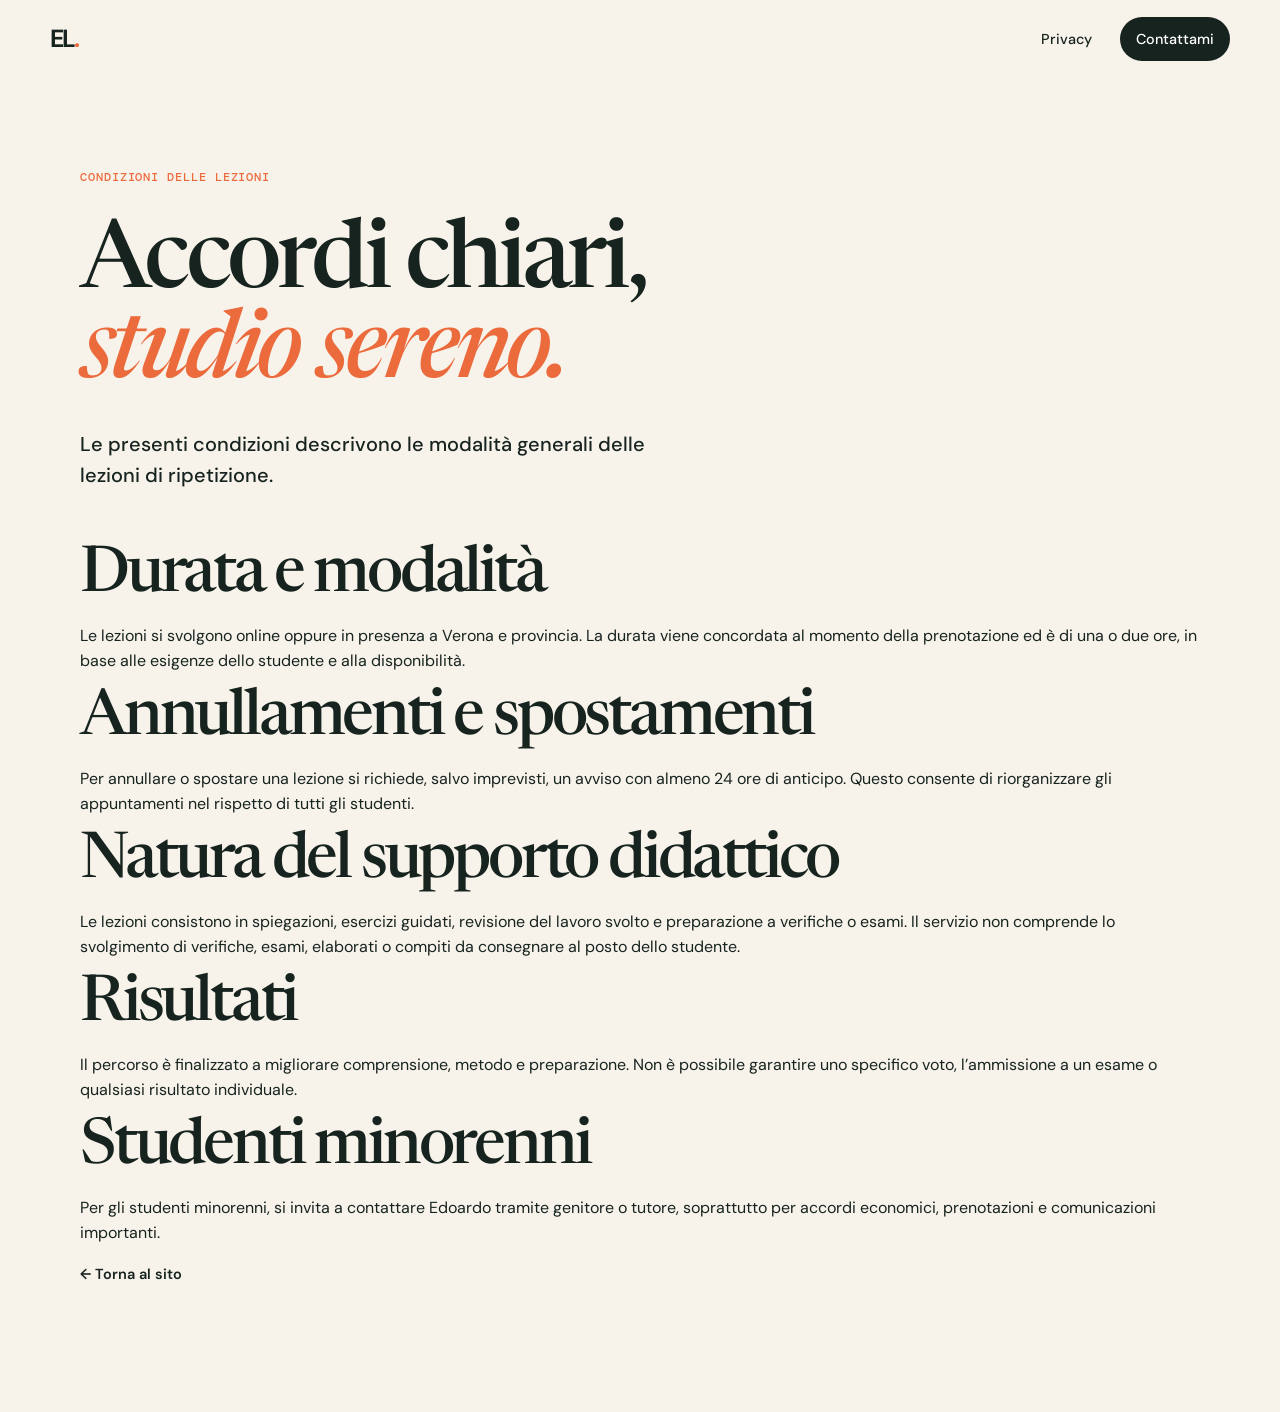
==== condizioni.html @ 08da4f01 "Add legal pages and update contact note This commit adds dedicated privacy and lesson conditions pag" ====
<!doctype html><html lang="it"><head><meta charset="UTF-8" /><meta name="viewport" content="width=device-width, initial-scale=1.0" /><meta name="description" content="Condizioni delle lezioni di ripetizione di Edoardo Longo." /><title>Condizioni delle lezioni | Edoardo Longo</title><link rel="preconnect" href="https://fonts.googleapis.com" /><link rel="preconnect" href="https://fonts.gstatic.com" crossorigin /><link href="https://fonts.googleapis.com/css2?family=DM+Mono:wght@400;500&family=DM+Sans:opsz,wght@9..40,400;9..40,500;9..40,600;9..40,700&family=Newsreader:opsz,wght@6..72,500;6..72,600&display=swap" rel="stylesheet" /><link rel="stylesheet" href="assets/css/style.css" /><link rel="stylesheet" href="assets/css/overrides.css" /></head><body><header class="site-header"><a class="brand" href="index.html">EL<span>.</span></a><nav class="main-nav material-nav"><a href="privacy.html">Privacy</a><a class="nav-cta" href="index.html#contatti">Contattami</a></nav></header><main class="material-page privacy-page"><p class="section-label">Condizioni delle lezioni</p><h1>Accordi chiari,<br /><em>studio sereno.</em></h1><p class="lead">Le presenti condizioni descrivono le modalità generali delle lezioni di ripetizione.</p><h2>Durata e modalità</h2><p>Le lezioni si svolgono online oppure in presenza a Verona e provincia. La durata viene concordata al momento della prenotazione ed è di una o due ore, in base alle esigenze dello studente e alla disponibilità.</p><h2>Annullamenti e spostamenti</h2><p>Per annullare o spostare una lezione si richiede, salvo imprevisti, un avviso con almeno 24 ore di anticipo. Questo consente di riorganizzare gli appuntamenti nel rispetto di tutti gli studenti.</p><h2>Natura del supporto didattico</h2><p>Le lezioni consistono in spiegazioni, esercizi guidati, revisione del lavoro svolto e preparazione a verifiche o esami. Il servizio non comprende lo svolgimento di verifiche, esami, elaborati o compiti da consegnare al posto dello studente.</p><h2>Risultati</h2><p>Il percorso è finalizzato a migliorare comprensione, metodo e preparazione. Non è possibile garantire uno specifico voto, l’ammissione a un esame o qualsiasi risultato individuale.</p><h2>Studenti minorenni</h2><p>Per gli studenti minorenni, si invita a contattare Edoardo tramite genitore o tutore, soprattutto per accordi economici, prenotazioni e comunicazioni importanti.</p><p><a class="text-link" href="index.html">← Torna al sito</a></p></main></body></html>
---- assets/css/style.css ----
:root{--ink:#17231f;--pine:#173d32;--cream:#f7f3eb;--paper:#fffdfa;--orange:#ec6b3d;--line:#d9d7cf;--muted:#69706b;--sans:'DM Sans',sans-serif;--serif:'Newsreader',serif;--mono:'DM Mono',monospace}*{box-sizing:border-box}html{scroll-behavior:smooth}body{margin:0;background:var(--cream);color:var(--ink);font-family:var(--sans);line-height:1.55}a{color:inherit;text-decoration:none}.skip-link{position:absolute;left:-999px}.skip-link:focus{left:1rem;top:1rem;z-index:10;background:#fff;padding:.5rem}.site-header{height:78px;max-width:1240px;margin:auto;padding:0 30px;display:flex;align-items:center;justify-content:space-between}.brand{font-size:1.55rem;font-weight:700;letter-spacing:-.08em}.brand span{color:var(--orange)}.main-nav{display:flex;align-items:center;gap:28px;font-size:.9rem;font-weight:500}.main-nav>a:not(.nav-cta):hover,footer a:hover{color:var(--orange)}.nav-cta{background:var(--ink);color:#fff;border-radius:99px;padding:11px 16px}.menu-toggle{display:none;background:none;border:0;font:inherit}.hero{min-height:635px;max-width:1240px;margin:auto;padding:75px 30px 70px;display:grid;grid-template-columns:1.08fr .92fr;gap:30px;align-items:center}.eyebrow,.section-label{font:500 .72rem var(--mono);text-transform:uppercase;letter-spacing:.08em;color:var(--orange)}h1,h2{font-family:var(--serif);font-weight:500;line-height:.96;letter-spacing:-.05em;margin:0}h1{font-size:clamp(3.8rem,7.4vw,6.5rem)}h2{font-size:clamp(2.8rem,5vw,4.7rem)}em{font-style:italic;color:var(--orange)}.hero-text{max-width:490px;font-size:1.08rem;margin:29px 0}.hero-actions{display:flex;gap:25px;align-items:center}.button{display:inline-flex;gap:18px;align-items:center;padding:14px 20px;border-radius:99px;font-size:.9rem;font-weight:600}.button-primary{background:var(--orange);color:#fff}.button span{font-size:1.2rem}.text-link{font-weight:600;font-size:.91rem}.text-link span{color:var(--orange);margin-left:4px}.hero-notes{display:flex;gap:24px;margin-top:70px;font-size:.83rem}.hero-notes b{color:var(--orange);margin-right:5px}.hero-graphic{height:455px;background:var(--pine);border-radius:2px;position:relative;overflow:hidden;color:#e9e3d5}.hero-graphic:after{content:'';position:absolute;width:210px;height:210px;background:var(--orange);border-radius:50%;bottom:-104px;right:-70px}.orbit{position:absolute;border:1px solid rgba(255,255,255,.25);border-radius:50%;left:50%;top:48%;transform:translate(-50%,-50%)}.orbit-one{width:300px;height:300px}.orbit-two{width:460px;height:170px;transform:translate(-50%,-50%) rotate(-25deg)}.formula{font:500 1.25rem var(--mono);position:absolute;top:29%;left:26%;z-index:1}.hero-graphic p{font:500 1.45rem var(--serif);position:absolute;bottom:31px;left:34px;z-index:1;line-height:.95}.dot{width:10px;height:10px;border-radius:50%;position:absolute;z-index:1}.dot-one{background:var(--orange);left:25%;top:66%}.dot-two{background:#e9e3d5;right:22%;top:22%}.section{padding:120px max(30px,calc((100% - 1180px)/2))}.about{background:var(--paper)}.section-label{margin-bottom:35px}.about-content{display:grid;grid-template-columns:1.1fr .7fr;gap:120px}.lead{font-size:1.25rem;font-weight:500;margin-top:0}.about-content .text-link{display:inline-block;margin-top:15px}.subjects{background:var(--cream)}.section-heading{display:flex;justify-content:space-between;align-items:end;margin-bottom:50px}.subject-grid,.price-grid,.resource-grid{display:grid;grid-template-columns:repeat(3,1fr);gap:16px}.subject-card{border:1px solid var(--line);min-height:320px;padding:27px;display:flex;flex-direction:column}.subject-card.featured{background:var(--pine);color:#fff;border-color:var(--pine)}.card-number{font:500 .72rem var(--mono);color:var(--orange)}h3{font:600 1.4rem var(--serif);letter-spacing:-.02em;margin:42px 0 9px}.subject-card p{font-size:.9rem;margin:0}.subject-card ul{padding:0;margin:auto 0 0;list-style:none;font-size:.79rem}.subject-card li{border-top:1px solid currentColor;padding:7px 0;opacity:.85}.method{background:var(--pine);color:#fff;display:grid;grid-template-columns:.85fr 1.15fr;gap:100px}.method .section-label{color:#e6b7a6}.steps{margin:0;padding:0;list-style:none}.steps li{display:flex;gap:28px;padding:0 0 26px;margin-bottom:25px;border-bottom:1px solid rgba(255,255,255,.25)}.steps span{font:500 .72rem var(--mono);color:var(--orange);padding-top:4px}.steps h3{margin:0 0 5px;font-family:var(--sans);font-size:1.02rem}.steps p{margin:0;color:#d6ded9;font-size:.91rem}.pricing{background:var(--paper)}.pricing-heading{display:flex;justify-content:space-between;gap:40px;align-items:end;margin-bottom:50px}.pricing-heading p{max-width:345px;font-size:.9rem;margin:0}.price-grid article{border:1px solid var(--line);padding:25px;min-height:320px;display:flex;flex-direction:column}.price-grid .price-best{background:var(--orange);border-color:var(--orange);color:#fff}.price-tag{font:500 .72rem var(--mono);text-transform:uppercase;letter-spacing:.06em;color:var(--orange);margin:0}.price-best .price-tag{color:var(--pine)}.price-grid h3{margin:37px 0 11px}.price{font-family:var(--serif);margin:0}.price strong{font-size:2.6rem;font-weight:500}.price small{font-family:var(--sans)}.price-grid article>p:not(.price-tag):not(.price){font-size:.86rem;margin:15px 0}.price-grid a{font-size:.85rem;font-weight:600;margin-top:auto}.price-note{font-size:.76rem;color:var(--muted)}.testimonials{background:#dce5d2;text-align:center;padding-top:100px;padding-bottom:100px}.testimonials .section-label{margin-bottom:26px}.testimonials blockquote{max-width:820px;font:500 clamp(2rem,4vw,3.4rem)/1 var(--serif);letter-spacing:-.04em;margin:0 auto}.quote-author{display:flex;align-items:center;justify-content:center;gap:10px;margin-top:28px;font-size:.8rem}.quote-author span{display:grid;place-items:center;width:27px;height:27px;border-radius:50%;background:var(--pine);color:#fff}.quote-author p{margin:0}.testimonial-dots button{width:7px;height:7px;border:0;border-radius:50%;padding:0;margin:24px 4px;background:#a9b5a3}.testimonial-dots .active{background:var(--orange)}.resources{background:var(--cream)}.resources-head{display:flex;justify-content:space-between;gap:50px;align-items:end;margin-bottom:50px}.resources-head>p{max-width:350px;font-size:.9rem}.resource-card{min-height:205px;background:var(--paper);padding:25px;position:relative;border:1px solid transparent;transition:.2s}.resource-card:hover{transform:translateY(-3px);border-color:var(--orange)}.resource-card>span{position:absolute;right:22px;color:var(--orange);font-size:1.25rem}.resource-card small{font:500 .7rem var(--mono);text-transform:uppercase;color:var(--orange)}.resource-card h3{margin:35px 0 28px}.resource-card p{margin:0;font-size:.78rem;color:var(--muted)}.student-area{margin-top:16px;padding:25px;background:var(--pine);color:#fff;display:grid;grid-template-columns:auto 1fr auto;gap:22px;align-items:center}.lock{border:1px solid #dfe8d7;border-radius:50%;width:43px;height:43px;display:grid;place-items:center;font-size:1.4rem}.student-area h3{margin:0;font:600 1.08rem var(--sans)}.student-area h3 span{font:500 .68rem var(--mono);text-transform:uppercase;background:var(--orange);padding:3px 6px;margin-left:6px}.student-area p{margin:4px 0 0;font-size:.82rem;color:#d6ded9}.student-area a{font-size:.85rem;color:#fff;white-space:nowrap}.faq{background:var(--paper)}.faq-layout{display:grid;grid-template-columns:.82fr 1.18fr;gap:100px}.accordion details{border-top:1px solid var(--line);padding:20px 0}.accordion details:last-child{border-bottom:1px solid var(--line)}summary{display:flex;justify-content:space-between;list-style:none;font-weight:600;cursor:pointer}summary::-webkit-details-marker{display:none}summary span{color:var(--orange);font-size:1.35rem;font-weight:400;line-height:.75}.accordion details[open] summary span{transform:rotate(45deg)}.accordion p{margin:13px 35px 0 0;font-size:.9rem;color:var(--muted)}.contact{padding:96px max(30px,calc((100% - 1180px)/2));background:var(--orange);display:grid;grid-template-columns:1.3fr .7fr;gap:60px;color:#fff}.contact .eyebrow{color:var(--pine)}.contact h2 em{color:var(--pine)}.contact>div>p:last-child{max-width:450px}.contact-actions{display:flex;flex-direction:column;align-items:flex-start;justify-content:center;gap:15px}.button-light{background:var(--cream);color:var(--ink)}.contact-whatsapp{font-size:.9rem;font-weight:600}.contact-actions p{font-size:.75rem;margin:0;color:#ffe6dc}footer{min-height:120px;background:var(--ink);color:#f3f0e7;padding:0 max(30px,calc((100% - 1180px)/2));display:flex;align-items:center;justify-content:space-between;font-size:.78rem}footer p{color:#bfc7bf}footer div{display:flex;gap:20px}
@media(max-width:760px){.site-header{height:68px;padding:0 20px;position:relative}.menu-toggle{display:block;font-size:.82rem;font-weight:600}.menu-toggle span{display:inline-block;width:12px;border-top:1px solid;margin-left:5px}.main-nav{display:none;position:absolute;top:68px;right:15px;left:15px;background:var(--paper);border:1px solid var(--line);padding:17px;z-index:5;align-items:stretch;gap:0;box-shadow:0 8px 20px #0001}.main-nav.open{display:flex}.main-nav a{padding:10px}.nav-cta{text-align:center;margin-top:5px}.hero{min-height:auto;padding:58px 20px 55px;display:block}.hero-graphic{height:280px;margin-top:46px}.orbit-one{width:200px;height:200px}.orbit-two{width:310px;height:120px}.formula{left:20%;top:26%}.hero-notes{margin-top:42px;gap:14px;font-size:.72rem}.section{padding:75px 20px}.section-label{margin-bottom:25px}.about-content,.method,.faq-layout{display:block}.about-content h2{margin-bottom:30px}.section-heading,.pricing-heading,.resources-head{display:block}.section-heading h2,.pricing-heading h2,.resources-head h2{margin-top:20px}.subject-grid,.price-grid,.resource-grid{grid-template-columns:1fr;gap:12px}.subject-card{min-height:260px}.method{padding-top:75px}.method-intro{margin-bottom:42px}.pricing-heading p,.resources-head>p{margin-top:22px}.student-area{grid-template-columns:auto 1fr}.student-area a{grid-column:2}.faq-layout h2{margin-bottom:35px}.contact{padding:68px 20px;grid-template-columns:1fr;gap:25px}.contact h2{font-size:2.8rem}footer{padding:28px 20px;min-height:0;flex-wrap:wrap;gap:14px}footer p{order:3;width:100%;margin:0}footer div{gap:13px}.testimonials blockquote{font-size:2.15rem}.price-grid article{min-height:285px}}
---- assets/css/overrides.css ----
/* Modifiche alla testata: rimosso il riquadro illustrato. */
.hero { min-height: 520px; display: flex; align-items: center; }

.level-tabs{display:flex;gap:10px;margin:0 0 30px}.level-tabs button{font:600 .83rem var(--sans);padding:11px 16px;background:transparent;border:1px solid var(--line);border-radius:99px;cursor:pointer}.level-tabs button.active{background:var(--pine);border-color:var(--pine);color:#fff}.level-panel{display:none}.level-panel.active{display:block}.level-intro{font-size:1rem;max-width:650px;margin:0 0 25px}.subject-grid.compact{grid-template-columns:repeat(2,1fr);max-width:780px}.subject-card a,.course-list a{font-size:.85rem;font-weight:600;color:var(--orange)}.subject-card a{margin-top:24px}.course-columns{display:grid;grid-template-columns:repeat(2,1fr);gap:16px}.course-columns.three{grid-template-columns:repeat(3,1fr)}.course-columns article{background:var(--paper);padding:25px}.course-columns h3{margin:0 0 18px}.course-list{list-style:none;padding:0;margin:0}.course-list li{border-top:1px solid var(--line);padding:9px 0}.course-list li:last-child{border-bottom:1px solid var(--line)}.contact-pricing{padding-top:105px;padding-bottom:105px}.testimonial-slider{display:grid;grid-template-columns:50px 1fr 50px;align-items:center;max-width:960px;margin:auto}.slider-arrow{background:transparent;border:0;font-size:1.5rem;color:var(--orange);cursor:pointer}.material-page{max-width:1180px;margin:0 auto;padding:80px 30px 110px}.material-page>.lead{max-width:600px;margin:28px 0 55px}.material-sections{display:grid;grid-template-columns:1fr 1fr;gap:16px;margin-bottom:16px}.material-sections section{background:var(--paper);min-height:230px;padding:30px}.material-sections h2{font-size:2.4rem;margin:10px 0 28px}.material-icon{font:500 .72rem var(--mono);color:var(--orange);margin:0}.file-list{color:var(--muted);font-size:.9rem}.material-page .student-area{margin-bottom:35px}

@media (max-width: 760px) {
  .hero { min-height: auto; display: block; }
  .level-tabs{overflow-x:auto;padding-bottom:4px}.level-tabs button{white-space:nowrap}.subject-grid.compact,.course-columns,.course-columns.three,.material-sections{grid-template-columns:1fr}.testimonial-slider{grid-template-columns:32px 1fr 32px}.material-page{padding:55px 20px 75px}.material-page .student-area{grid-template-columns:auto 1fr}.material-page .student-area a{grid-column:2}
}
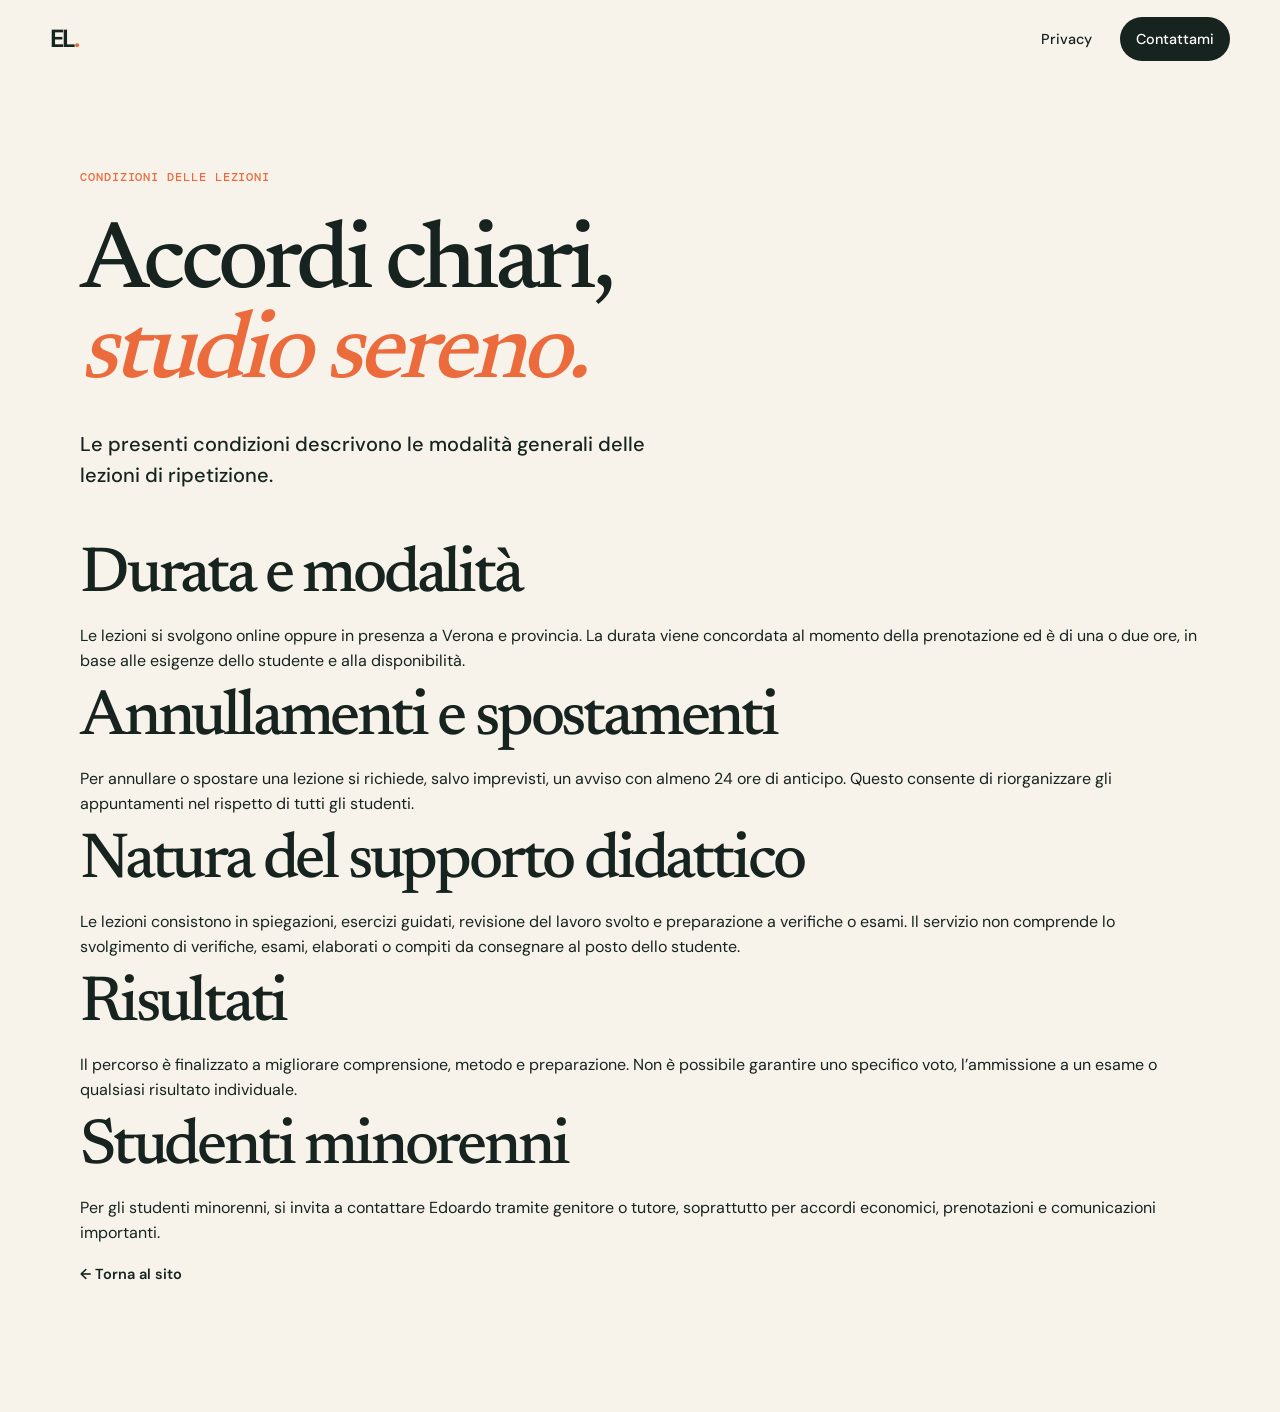
==== commit 1ae1b542: "Static catalog, assets and SEO updates Replace runtime GitHub API catalog with a pre-generated catal" ====
--- a/condizioni.html
+++ b/condizioni.html
@@ -1 +1,6 @@
-<!doctype html><html lang="it"><head><meta charset="UTF-8" /><meta name="viewport" content="width=device-width, initial-scale=1.0" /><meta name="description" content="Condizioni delle lezioni di ripetizione di Edoardo Longo." /><title>Condizioni delle lezioni | Edoardo Longo</title><link rel="preconnect" href="https://fonts.googleapis.com" /><link rel="preconnect" href="https://fonts.gstatic.com" crossorigin /><link href="https://fonts.googleapis.com/css2?family=DM+Mono:wght@400;500&family=DM+Sans:opsz,wght@9..40,400;9..40,500;9..40,600;9..40,700&family=Newsreader:opsz,wght@6..72,500;6..72,600&display=swap" rel="stylesheet" /><link rel="stylesheet" href="assets/css/style.css" /><link rel="stylesheet" href="assets/css/overrides.css" /></head><body><header class="site-header"><a class="brand" href="index.html">EL<span>.</span></a><nav class="main-nav material-nav"><a href="privacy.html">Privacy</a><a class="nav-cta" href="index.html#contatti">Contattami</a></nav></header><main class="material-page privacy-page"><p class="section-label">Condizioni delle lezioni</p><h1>Accordi chiari,<br /><em>studio sereno.</em></h1><p class="lead">Le presenti condizioni descrivono le modalità generali delle lezioni di ripetizione.</p><h2>Durata e modalità</h2><p>Le lezioni si svolgono online oppure in presenza a Verona e provincia. La durata viene concordata al momento della prenotazione ed è di una o due ore, in base alle esigenze dello studente e alla disponibilità.</p><h2>Annullamenti e spostamenti</h2><p>Per annullare o spostare una lezione si richiede, salvo imprevisti, un avviso con almeno 24 ore di anticipo. Questo consente di riorganizzare gli appuntamenti nel rispetto di tutti gli studenti.</p><h2>Natura del supporto didattico</h2><p>Le lezioni consistono in spiegazioni, esercizi guidati, revisione del lavoro svolto e preparazione a verifiche o esami. Il servizio non comprende lo svolgimento di verifiche, esami, elaborati o compiti da consegnare al posto dello studente.</p><h2>Risultati</h2><p>Il percorso è finalizzato a migliorare comprensione, metodo e preparazione. Non è possibile garantire uno specifico voto, l’ammissione a un esame o qualsiasi risultato individuale.</p><h2>Studenti minorenni</h2><p>Per gli studenti minorenni, si invita a contattare Edoardo tramite genitore o tutore, soprattutto per accordi economici, prenotazioni e comunicazioni importanti.</p><p><a class="text-link" href="index.html">← Torna al sito</a></p></main></body></html>
+<!doctype html><html lang="it"><head><meta charset="UTF-8" /><meta name="viewport" content="width=device-width, initial-scale=1.0" /><meta name="description" content="Condizioni delle lezioni di ripetizione di Edoardo Longo." /><title>Condizioni delle lezioni | Edoardo Longo</title><link rel="icon" href="favicon.svg" type="image/svg+xml" /><link rel="stylesheet" href="assets/css/style.css" /><link rel="canonical" href="https://edoolongo.github.io/RipetizioniSito/condizioni.html" /><meta property="og:type" content="website" /><meta property="og:site_name" content="Edoardo Longo | Ripetizioni a Verona" /><meta property="og:title" content="Condizioni delle lezioni | Edoardo Longo" /><meta property="og:description" content="Ripetizioni di matematica e fisica a Verona e online." /><meta property="og:url" content="https://edoolongo.github.io/RipetizioniSito/condizioni.html" /><meta property="og:image" content="https://edoolongo.github.io/RipetizioniSito/favicon.svg" /><meta name="twitter:card" content="summary" /><meta name="twitter:title" content="Ripetizioni di matematica e fisica | Edoardo Longo" /><meta name="twitter:description" content="Ripetizioni di matematica e fisica a Verona e online." /><meta name="twitter:image" content="https://edoolongo.github.io/RipetizioniSito/favicon.svg" /></head><!-- Cloudflare Web Analytics -->
+<script type="module"
+        src="https://static.cloudflareinsights.com/beacon.min.js"
+        data-cf-beacon='{"token": "ebfec169bf114a06a77a6d20a311c79b"}'>
+</script>
+<!-- End Cloudflare Web Analytics --><body><header class="site-header"><a class="brand" href="index.html">EL<span>.</span></a><nav class="main-nav material-nav"><a href="privacy.html">Privacy</a><a class="nav-cta" href="index.html#contatti">Contattami</a></nav></header><main class="material-page privacy-page"><p class="section-label">Condizioni delle lezioni</p><h1>Accordi chiari,<br /><em>studio sereno.</em></h1><p class="lead">Le presenti condizioni descrivono le modalità generali delle lezioni di ripetizione.</p><h2>Durata e modalità</h2><p>Le lezioni si svolgono online oppure in presenza a Verona e provincia. La durata viene concordata al momento della prenotazione ed è di una o due ore, in base alle esigenze dello studente e alla disponibilità.</p><h2>Annullamenti e spostamenti</h2><p>Per annullare o spostare una lezione si richiede, salvo imprevisti, un avviso con almeno 24 ore di anticipo. Questo consente di riorganizzare gli appuntamenti nel rispetto di tutti gli studenti.</p><h2>Natura del supporto didattico</h2><p>Le lezioni consistono in spiegazioni, esercizi guidati, revisione del lavoro svolto e preparazione a verifiche o esami. Il servizio non comprende lo svolgimento di verifiche, esami, elaborati o compiti da consegnare al posto dello studente.</p><h2>Risultati</h2><p>Il percorso è finalizzato a migliorare comprensione, metodo e preparazione. Non è possibile garantire uno specifico voto, l’ammissione a un esame o qualsiasi risultato individuale.</p><h2>Studenti minorenni</h2><p>Per gli studenti minorenni, si invita a contattare Edoardo tramite genitore o tutore, soprattutto per accordi economici, prenotazioni e comunicazioni importanti.</p><p><a class="text-link" href="index.html">← Torna al sito</a></p></main></body></html>
--- a/assets/css/style.css
+++ b/assets/css/style.css
@@ -1,2 +1,61 @@
+.empty-catalog{padding:25px;background:var(--paper);border:1px solid var(--line)}.empty-catalog p{margin:10px 0 0;color:var(--muted);font-size:.9rem}.catalog-status{display:inline-block;color:var(--muted);font:500 .7rem var(--mono);letter-spacing:.08em;text-transform:uppercase}.email-fallback{display:block;width:max-content;margin:2px auto 0;color:#ffe6dc;font-size:.78rem;text-decoration:underline;text-underline-offset:3px}.email-fallback:hover{color:#fff}
+@font-face{font-family:'DM Mono';font-style:normal;font-weight:400;font-display:swap;src:url('../fonts/dm-mono-400.ttf') format('truetype')}@font-face{font-family:'DM Mono';font-style:normal;font-weight:500;font-display:swap;src:url('../fonts/dm-mono-500.ttf') format('truetype')}@font-face{font-family:'DM Sans';font-style:normal;font-weight:400;font-display:swap;src:url('../fonts/dm-sans-400.ttf') format('truetype')}@font-face{font-family:'DM Sans';font-style:normal;font-weight:500;font-display:swap;src:url('../fonts/dm-sans-500.ttf') format('truetype')}@font-face{font-family:'DM Sans';font-style:normal;font-weight:600;font-display:swap;src:url('../fonts/dm-sans-600.ttf') format('truetype')}@font-face{font-family:'DM Sans';font-style:normal;font-weight:700;font-display:swap;src:url('../fonts/dm-sans-700.ttf') format('truetype')}@font-face{font-family:'Newsreader';font-style:normal;font-weight:500;font-display:swap;src:url('../fonts/newsreader-500.ttf') format('truetype')}@font-face{font-family:'Newsreader';font-style:normal;font-weight:600;font-display:swap;src:url('../fonts/newsreader-600.ttf') format('truetype')}
 :root{--ink:#17231f;--pine:#173d32;--cream:#f7f3eb;--paper:#fffdfa;--orange:#ec6b3d;--line:#d9d7cf;--muted:#69706b;--sans:'DM Sans',sans-serif;--serif:'Newsreader',serif;--mono:'DM Mono',monospace}*{box-sizing:border-box}html{scroll-behavior:smooth}body{margin:0;background:var(--cream);color:var(--ink);font-family:var(--sans);line-height:1.55}a{color:inherit;text-decoration:none}.skip-link{position:absolute;left:-999px}.skip-link:focus{left:1rem;top:1rem;z-index:10;background:#fff;padding:.5rem}.site-header{height:78px;max-width:1240px;margin:auto;padding:0 30px;display:flex;align-items:center;justify-content:space-between}.brand{font-size:1.55rem;font-weight:700;letter-spacing:-.08em}.brand span{color:var(--orange)}.main-nav{display:flex;align-items:center;gap:28px;font-size:.9rem;font-weight:500}.main-nav>a:not(.nav-cta):hover,footer a:hover{color:var(--orange)}.nav-cta{background:var(--ink);color:#fff;border-radius:99px;padding:11px 16px}.menu-toggle{display:none;background:none;border:0;font:inherit}.hero{min-height:635px;max-width:1240px;margin:auto;padding:75px 30px 70px;display:grid;grid-template-columns:1.08fr .92fr;gap:30px;align-items:center}.eyebrow,.section-label{font:500 .72rem var(--mono);text-transform:uppercase;letter-spacing:.08em;color:var(--orange)}h1,h2{font-family:var(--serif);font-weight:500;line-height:.96;letter-spacing:-.05em;margin:0}h1{font-size:clamp(3.8rem,7.4vw,6.5rem)}h2{font-size:clamp(2.8rem,5vw,4.7rem)}em{font-style:italic;color:var(--orange)}.hero-text{max-width:490px;font-size:1.08rem;margin:29px 0}.hero-actions{display:flex;gap:25px;align-items:center}.button{display:inline-flex;gap:18px;align-items:center;padding:14px 20px;border-radius:99px;font-size:.9rem;font-weight:600}.button-primary{background:var(--orange);color:#fff}.button span{font-size:1.2rem}.text-link{font-weight:600;font-size:.91rem}.text-link span{color:var(--orange);margin-left:4px}.hero-notes{display:flex;gap:24px;margin-top:70px;font-size:.83rem}.hero-notes b{color:var(--orange);margin-right:5px}.hero-graphic{height:455px;background:var(--pine);border-radius:2px;position:relative;overflow:hidden;color:#e9e3d5}.hero-graphic:after{content:'';position:absolute;width:210px;height:210px;background:var(--orange);border-radius:50%;bottom:-104px;right:-70px}.orbit{position:absolute;border:1px solid rgba(255,255,255,.25);border-radius:50%;left:50%;top:48%;transform:translate(-50%,-50%)}.orbit-one{width:300px;height:300px}.orbit-two{width:460px;height:170px;transform:translate(-50%,-50%) rotate(-25deg)}.formula{font:500 1.25rem var(--mono);position:absolute;top:29%;left:26%;z-index:1}.hero-graphic p{font:500 1.45rem var(--serif);position:absolute;bottom:31px;left:34px;z-index:1;line-height:.95}.dot{width:10px;height:10px;border-radius:50%;position:absolute;z-index:1}.dot-one{background:var(--orange);left:25%;top:66%}.dot-two{background:#e9e3d5;right:22%;top:22%}.section{padding:120px max(30px,calc((100% - 1180px)/2))}.about{background:var(--paper)}.section-label{margin-bottom:35px}.about-content{display:grid;grid-template-columns:1.1fr .7fr;gap:120px}.lead{font-size:1.25rem;font-weight:500;margin-top:0}.about-content .text-link{display:inline-block;margin-top:15px}.subjects{background:var(--cream)}.section-heading{display:flex;justify-content:space-between;align-items:end;margin-bottom:50px}.subject-grid,.price-grid,.resource-grid{display:grid;grid-template-columns:repeat(3,1fr);gap:16px}.subject-card{border:1px solid var(--line);min-height:320px;padding:27px;display:flex;flex-direction:column}.subject-card.featured{background:var(--pine);color:#fff;border-color:var(--pine)}.card-number{font:500 .72rem var(--mono);color:var(--orange)}h3{font:600 1.4rem var(--serif);letter-spacing:-.02em;margin:42px 0 9px}.subject-card p{font-size:.9rem;margin:0}.subject-card ul{padding:0;margin:auto 0 0;list-style:none;font-size:.79rem}.subject-card li{border-top:1px solid currentColor;padding:7px 0;opacity:.85}.method{background:var(--pine);color:#fff;display:grid;grid-template-columns:.85fr 1.15fr;gap:100px}.method .section-label{color:#e6b7a6}.steps{margin:0;padding:0;list-style:none}.steps li{display:flex;gap:28px;padding:0 0 26px;margin-bottom:25px;border-bottom:1px solid rgba(255,255,255,.25)}.steps span{font:500 .72rem var(--mono);color:var(--orange);padding-top:4px}.steps h3{margin:0 0 5px;font-family:var(--sans);font-size:1.02rem}.steps p{margin:0;color:#d6ded9;font-size:.91rem}.pricing{background:var(--paper)}.pricing-heading{display:flex;justify-content:space-between;gap:40px;align-items:end;margin-bottom:50px}.pricing-heading p{max-width:345px;font-size:.9rem;margin:0}.price-grid article{border:1px solid var(--line);padding:25px;min-height:320px;display:flex;flex-direction:column}.price-grid .price-best{background:var(--orange);border-color:var(--orange);color:#fff}.price-tag{font:500 .72rem var(--mono);text-transform:uppercase;letter-spacing:.06em;color:var(--orange);margin:0}.price-best .price-tag{color:var(--pine)}.price-grid h3{margin:37px 0 11px}.price{font-family:var(--serif);margin:0}.price strong{font-size:2.6rem;font-weight:500}.price small{font-family:var(--sans)}.price-grid article>p:not(.price-tag):not(.price){font-size:.86rem;margin:15px 0}.price-grid a{font-size:.85rem;font-weight:600;margin-top:auto}.price-note{font-size:.76rem;color:var(--muted)}.testimonials{background:#dce5d2;text-align:center;padding-top:100px;padding-bottom:100px}.testimonials .section-label{margin-bottom:26px}.testimonials blockquote{max-width:820px;font:500 clamp(2rem,4vw,3.4rem)/1 var(--serif);letter-spacing:-.04em;margin:0 auto}.quote-author{display:flex;align-items:center;justify-content:center;gap:10px;margin-top:28px;font-size:.8rem}.quote-author span{display:grid;place-items:center;width:27px;height:27px;border-radius:50%;background:var(--pine);color:#fff}.quote-author p{margin:0}.testimonial-dots button{width:7px;height:7px;border:0;border-radius:50%;padding:0;margin:24px 4px;background:#a9b5a3}.testimonial-dots .active{background:var(--orange)}.resources{background:var(--cream)}.resources-head{display:flex;justify-content:space-between;gap:50px;align-items:end;margin-bottom:50px}.resources-head>p{max-width:350px;font-size:.9rem}.resource-card{min-height:205px;background:var(--paper);padding:25px;position:relative;border:1px solid transparent;transition:.2s}.resource-card:hover{transform:translateY(-3px);border-color:var(--orange)}.resource-card>span{position:absolute;right:22px;color:var(--orange);font-size:1.25rem}.resource-card small{font:500 .7rem var(--mono);text-transform:uppercase;color:var(--orange)}.resource-card h3{margin:35px 0 28px}.resource-card p{margin:0;font-size:.78rem;color:var(--muted)}.student-area{margin-top:16px;padding:25px;background:var(--pine);color:#fff;display:grid;grid-template-columns:auto 1fr auto;gap:22px;align-items:center}.lock{border:1px solid #dfe8d7;border-radius:50%;width:43px;height:43px;display:grid;place-items:center;font-size:1.4rem}.student-area h3{margin:0;font:600 1.08rem var(--sans)}.student-area h3 span{font:500 .68rem var(--mono);text-transform:uppercase;background:var(--orange);padding:3px 6px;margin-left:6px}.student-area p{margin:4px 0 0;font-size:.82rem;color:#d6ded9}.student-area a{font-size:.85rem;color:#fff;white-space:nowrap}.faq{background:var(--paper)}.faq-layout{display:grid;grid-template-columns:.82fr 1.18fr;gap:100px}.accordion details{border-top:1px solid var(--line);padding:20px 0}.accordion details:last-child{border-bottom:1px solid var(--line)}summary{display:flex;justify-content:space-between;list-style:none;font-weight:600;cursor:pointer}summary::-webkit-details-marker{display:none}summary span{color:var(--orange);font-size:1.35rem;font-weight:400;line-height:.75}.accordion details[open] summary span{transform:rotate(45deg)}.accordion p{margin:13px 35px 0 0;font-size:.9rem;color:var(--muted)}.contact{padding:96px max(30px,calc((100% - 1180px)/2));background:var(--orange);display:grid;grid-template-columns:1.3fr .7fr;gap:60px;color:#fff}.contact .eyebrow{color:var(--pine)}.contact h2 em{color:var(--pine)}.contact>div>p:last-child{max-width:450px}.contact-actions{display:flex;flex-direction:column;align-items:flex-start;justify-content:center;gap:15px}.button-light{background:var(--cream);color:var(--ink)}.contact-whatsapp{font-size:.9rem;font-weight:600}.contact-actions p{font-size:.75rem;margin:0;color:#ffe6dc}footer{min-height:120px;background:var(--ink);color:#f3f0e7;padding:0 max(30px,calc((100% - 1180px)/2));display:flex;align-items:center;justify-content:space-between;font-size:.78rem}footer p{color:#bfc7bf}footer div{display:flex;gap:20px}
 @media(max-width:760px){.site-header{height:68px;padding:0 20px;position:relative}.menu-toggle{display:block;font-size:.82rem;font-weight:600}.menu-toggle span{display:inline-block;width:12px;border-top:1px solid;margin-left:5px}.main-nav{display:none;position:absolute;top:68px;right:15px;left:15px;background:var(--paper);border:1px solid var(--line);padding:17px;z-index:5;align-items:stretch;gap:0;box-shadow:0 8px 20px #0001}.main-nav.open{display:flex}.main-nav a{padding:10px}.nav-cta{text-align:center;margin-top:5px}.hero{min-height:auto;padding:58px 20px 55px;display:block}.hero-graphic{height:280px;margin-top:46px}.orbit-one{width:200px;height:200px}.orbit-two{width:310px;height:120px}.formula{left:20%;top:26%}.hero-notes{margin-top:42px;gap:14px;font-size:.72rem}.section{padding:75px 20px}.section-label{margin-bottom:25px}.about-content,.method,.faq-layout{display:block}.about-content h2{margin-bottom:30px}.section-heading,.pricing-heading,.resources-head{display:block}.section-heading h2,.pricing-heading h2,.resources-head h2{margin-top:20px}.subject-grid,.price-grid,.resource-grid{grid-template-columns:1fr;gap:12px}.subject-card{min-height:260px}.method{padding-top:75px}.method-intro{margin-bottom:42px}.pricing-heading p,.resources-head>p{margin-top:22px}.student-area{grid-template-columns:auto 1fr}.student-area a{grid-column:2}.faq-layout h2{margin-bottom:35px}.contact{padding:68px 20px;grid-template-columns:1fr;gap:25px}.contact h2{font-size:2.8rem}footer{padding:28px 20px;min-height:0;flex-wrap:wrap;gap:14px}footer p{order:3;width:100%;margin:0}footer div{gap:13px}.testimonials blockquote{font-size:2.15rem}.price-grid article{min-height:285px}}
+
+/* assets/css/overrides.css */
+.student-area.notice-banner{grid-template-columns:1fr auto;align-items:center}.student-area.notice-banner p{margin:0}.student-area.notice-banner a{grid-column:auto}
+.integrated-materials{margin-top:72px;padding-top:55px;border-top:1px solid var(--line)}.integrated-materials .resources-head{display:flex;justify-content:space-between;align-items:end;gap:40px;margin-bottom:24px}.integrated-materials .resources-head h2{font-size:clamp(2.2rem,4vw,3.8rem)}.integrated-materials .resources-head>p{max-width:430px;margin:0}.integrated-materials .student-area{margin-top:0}
+/* Modifiche alla testata: rimosso il riquadro illustrato. */
+.hero { min-height: 520px; display: flex; align-items: center; }
+
+.level-tabs{display:flex;gap:10px;margin:0 0 30px}.level-tabs button{font:600 .83rem var(--sans);padding:11px 16px;background:transparent;border:1px solid var(--line);border-radius:99px;cursor:pointer}.level-tabs button.active{background:var(--pine);border-color:var(--pine);color:#fff}.level-panel{display:none}.level-panel.active{display:block}.level-intro{font-size:1rem;max-width:650px;margin:0 0 25px}.subject-grid.compact{grid-template-columns:repeat(2,1fr);max-width:780px}.subject-card a,.course-list a{font-size:.85rem;font-weight:600;color:var(--orange)}.subject-card a{margin-top:24px}.course-columns{display:grid;grid-template-columns:repeat(2,1fr);gap:16px}.course-columns.three{grid-template-columns:repeat(3,1fr)}.course-columns article{background:var(--paper);padding:25px}.course-columns h3{margin:0 0 18px}.course-list{list-style:none;padding:0;margin:0}.course-list li{border-top:1px solid var(--line);padding:9px 0}.course-list li:last-child{border-bottom:1px solid var(--line)}.contact-pricing{padding-top:105px;padding-bottom:105px}.testimonial-slider{display:grid;grid-template-columns:50px 1fr 50px;align-items:center;max-width:960px;margin:auto}.slider-arrow{background:transparent;border:0;font-size:1.5rem;color:var(--orange);cursor:pointer}.material-page{max-width:1180px;margin:0 auto;padding:80px 30px 110px}.material-page>.lead{max-width:600px;margin:28px 0 55px}.material-sections{display:grid;grid-template-columns:1fr 1fr;gap:16px;margin-bottom:16px}.material-sections section{background:var(--paper);min-height:230px;padding:30px}.material-sections h2{font-size:2.4rem;margin:10px 0 28px}.material-icon{font:500 .72rem var(--mono);color:var(--orange);margin:0}.file-list{color:var(--muted);font-size:.9rem}.material-page .student-area{margin-bottom:35px}
+
+@media (max-width: 760px) {
+  .hero { min-height: auto; display: block; }
+  .level-tabs{overflow-x:auto;padding-bottom:4px}.level-tabs button{white-space:nowrap}.subject-grid.compact,.course-columns,.course-columns.three,.material-sections{grid-template-columns:1fr}.testimonial-slider{grid-template-columns:32px 1fr 32px}.material-page{padding:55px 20px 75px}.material-page .student-area{grid-template-columns:auto 1fr}.material-page .student-area a{grid-column:2}.integrated-materials{margin-top:52px;padding-top:38px}.integrated-materials .resources-head{display:block}.integrated-materials .resources-head>p{margin-top:18px}.integrated-materials .student-area.notice-banner{grid-template-columns:1fr}.integrated-materials .student-area.notice-banner a{margin-top:12px}
+}
+
+/* assets/css/booking.css */
+.contact { align-items: start; }
+.booking-form { display: grid; grid-template-columns: 1fr 1fr; gap: 13px; align-content: start; }
+.booking-form label { display: flex; flex-direction: column; gap: 5px; font-size: .78rem; font-weight: 600; }
+.booking-form input, .booking-form select, .booking-form textarea { appearance: none; width: 100%; background: #fff7f2; border: 1px solid rgba(23, 61, 50, .3); border-radius: 4px; padding: 10px; font: 400 .9rem var(--sans); color: var(--ink); }
+.booking-form textarea { resize: vertical; }
+.booking-form input::placeholder, .booking-form textarea::placeholder { color: #8b776d; }
+.full-width { grid-column: 1 / -1; }
+.booking-form .button { border: 0; justify-content: space-between; cursor: pointer; }
+.contact-note { font-size: .84rem; font-weight: 600; }
+.form-note { font-size: .75rem; color: #ffe6dc; margin: 0; }
+@media (max-width: 760px) { .booking-form { grid-template-columns: 1fr; } }
+
+/* assets/css/material-files.css */
+.file-list ul { list-style: none; padding: 0; margin: 0; }
+.file-list li { border-top: 1px solid var(--line); }
+.file-list li:last-child { border-bottom: 1px solid var(--line); }
+.file-list a { display: flex; justify-content: space-between; gap: 12px; padding: 10px 0; font-size: .88rem; font-weight: 600; color: var(--ink); }
+.file-list a:hover { color: var(--orange); }
+.file-list a span { color: var(--orange); }
+
+/* assets/css/why-mobile.css */
+.why-section { background: #e9e1d3; }
+.why-heading { display: flex; justify-content: space-between; align-items: end; gap: 35px; margin-bottom: 48px; }
+.why-heading > p { max-width: 360px; margin: 0; font-size: .95rem; }
+.why-grid { display: grid; grid-template-columns: repeat(5, 1fr); gap: 1px; background: var(--line); border: 1px solid var(--line); }
+.why-grid article { min-height: 235px; background: var(--cream); padding: 22px; }
+.why-grid span { color: var(--orange); font: 500 .72rem var(--mono); }
+.why-grid h3 { margin: 35px 0 10px; font-family: var(--sans); font-size: 1rem; }
+.why-grid p { margin: 0; font-size: .84rem; }
+@media (max-width: 760px) {
+  .site-header { position: sticky; top: 0; z-index: 20; background: var(--cream); border-bottom: 1px solid var(--line); }
+  .hero h1 { font-size: clamp(3.2rem, 15vw, 4.5rem); }
+  .hero-actions { flex-direction: column; align-items: flex-start; gap: 16px; }
+  .button { min-height: 48px; }
+  .why-heading { display: block; margin-bottom: 30px; }
+  .why-heading > p { margin-top: 20px; }
+  .why-grid { grid-template-columns: 1fr; }
+  .why-grid article { min-height: 0; padding: 22px; }
+  .why-grid h3 { margin: 17px 0 8px; }
+  .contact { padding-bottom: 90px; }
+  .booking-form input, .booking-form select, .booking-form textarea { font-size: 16px; }
+}
